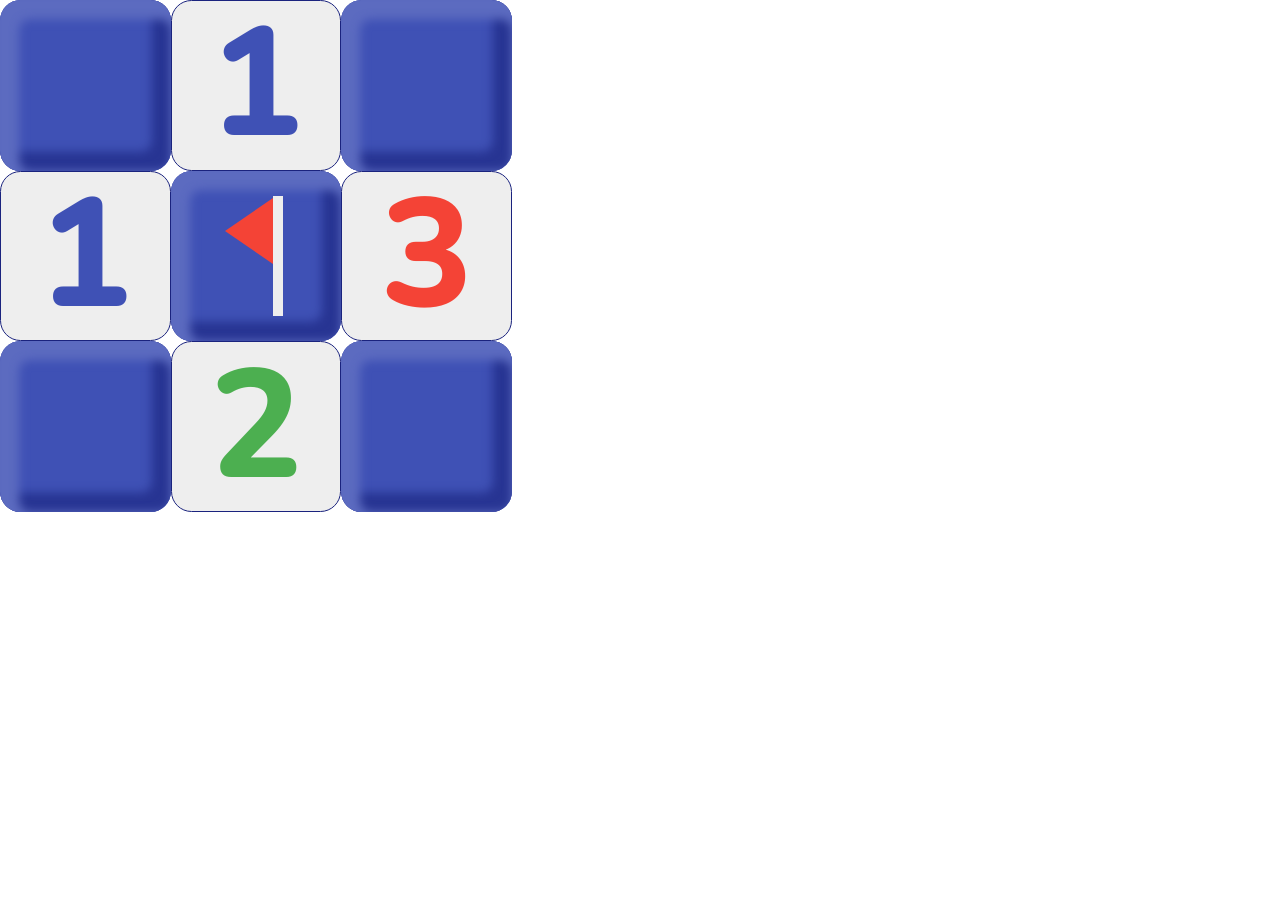
==== icon.html @ f07216e4 "Add a script to generate app icons from icon.html" ====
<!doctype html>
<html lang="en">

<head>
  <meta charset="utf-8">
  <meta name="viewport" content="width=device-width, initial-scale=1.0">
  <title>Minesweeper Icon</title>
  <link href="https://fonts.googleapis.com/css?family=Nunito:800" rel="stylesheet">
  <style>
    :root {
      --canvas-size: 512px;
      --content-ratio: 1;
      --icon-size: calc(var(--canvas-size) * var(--content-ratio));
      --square-size: calc(var(--icon-size) / 3);
      --bevel: calc(var(--icon-size) * 0.01875);
      --flag-border-y: calc(var(--icon-size) * 0.065);
      --flag-border-x: calc(var(--icon-size) * 0.094);
      --main-radius: calc(var(--icon-size) * 0.02);
    }

    * {
      box-sizing: border-box;
    }

    html {
      overflow: hidden;
      -webkit-touch-callout: none;
      -webkit-user-select: none;
      -khtml-user-select: none;
      -moz-user-select: none;
      -ms-user-select: none;
      user-select: none;
    }

    html,
    body {
      width: var(--canvas-size);
      height: var(--canvas-size);
      margin: 0;
      padding: 0;
      background: transparent;
    }

    body {
      font-family: 'Nunito', sans-serif;
      font-size: 1em;
      text-align: center;
      color: #212121;
      display: flex;
      justify-content: center;
      align-items: center;
    }

    main {
      display: flex;
      width: var(--icon-size);
      height: var(--icon-size);
      text-align: center;
      background: transparent;
      border-radius: var(--main-radius);
      overflow: hidden;
    }

    .square-container {
      width: 100%;
      height: 100%;
      font-size: 0;
      line-height: 0;
    }

    .flag-icon:before {
      content: "";
      position: absolute;
      top: 15%;
      right: 34%;
      display: block;
      height: 70%;
      width: 6%;
      background-color: #EEEEEE;
    }

    .square.flag-icon {
      position: relative;
    }

    .flag-icon:after {
      content: "";
      position: absolute;
      top: 16%;
      right: 40%;
      display: block;
      border-style: solid;
      border-width: var(--flag-border-y) var(--flag-border-x) var(--flag-border-y) 0;
      border-color: transparent #f44336 transparent transparent;
    }

    .square {
      justify-content: center;
      align-items: center;
      font-family: 'Nunito', sans-serif;
      font-size: calc(var(--square-size) * 0.9);
      font-weight: 800;
      vertical-align: middle;
      width: 33.333%;
      height: 33.333%;
      display: inline-flex;
      background-color: #3F51B5;
      box-shadow:
        var(--bevel) var(--bevel) var(--bevel) var(--bevel) #5C6BC0 inset,
        calc(var(--bevel) * -1) calc(var(--bevel) * -1) var(--bevel) var(--bevel) #283593 inset;
      border-radius: 12%;
    }

    .square.square--open {
      box-shadow: initial;
      background-color: #EEEEEE;
      border: calc(var(--icon-size) * 0.0015) solid #1A237E;
    }

    .square--open1 {
      color: #3F51B5;
    }

    .square--open2 {
      color: #4CAF50;
    }

    .square--open3 {
      color: #f44336;
    }
  </style>
</head>

<body>
  <main class="flex-item">
    <div class="square-container">
      <div class="square"></div>
      <div class="square square--open square--open1">1</div>
      <div class="square"></div>
      <div class="square square--open square--open1">1</div>
      <div class="square flag-icon"></div>
      <div class="square square--open square--open3">3</div>
      <div class="square"></div>
      <div class="square square--open square--open2">2</div>
      <div class="square"></div>
    </div>
  </main>
  <script>
    (function () {
      var params = new URLSearchParams(window.location.search);
      var size = params.get('size');
      var contentRatio = params.get('contentRatio');

      if (size) {
        document.documentElement.style.setProperty('--canvas-size', size + 'px');
      }
      if (contentRatio) {
        document.documentElement.style.setProperty('--content-ratio', contentRatio);
      }
    })();
  </script>
</body>

</html>
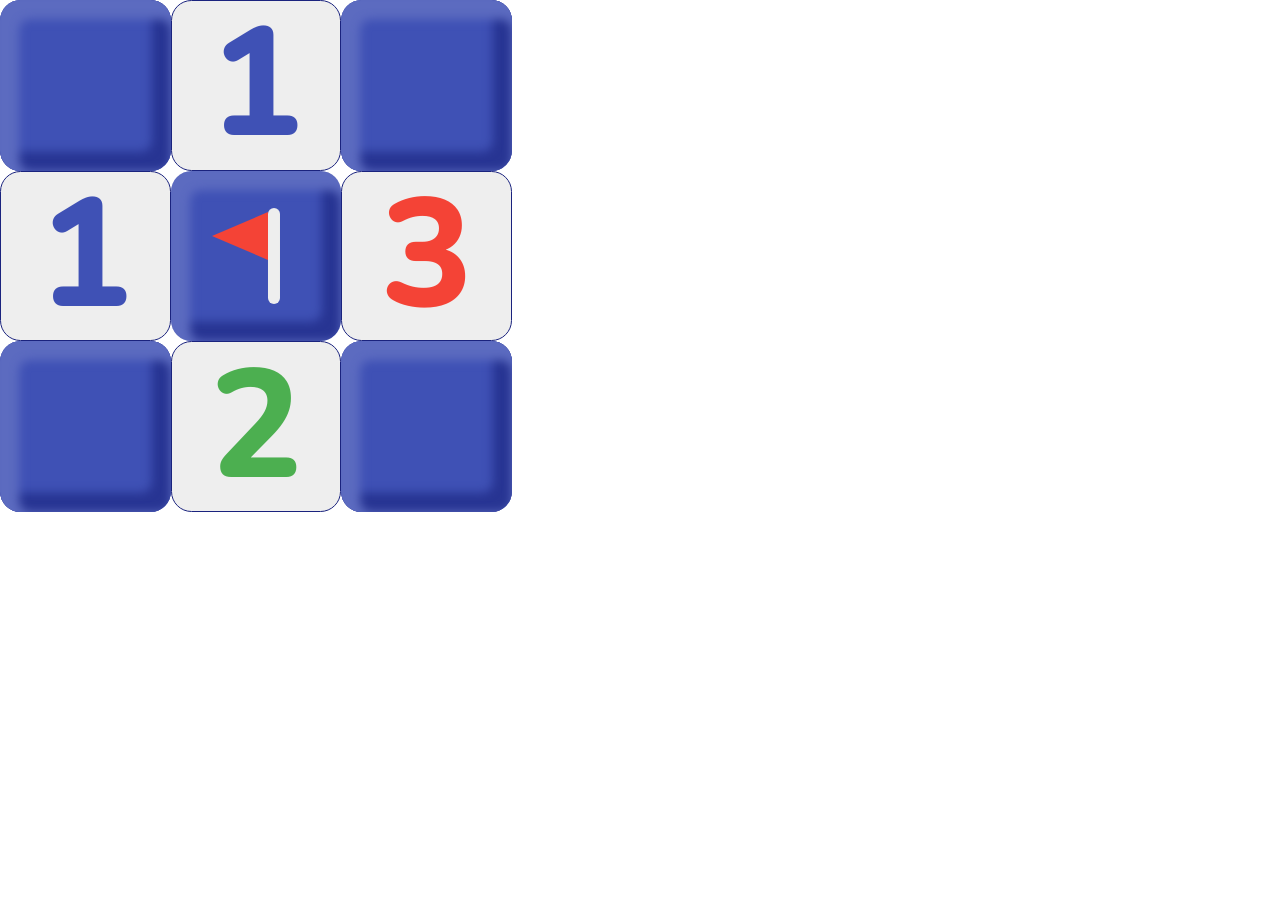
==== commit 7dec5eaa: "Make flags SVG" ====
--- a/icon.html
+++ b/icon.html
@@ -13,8 +13,6 @@
       --icon-size: calc(var(--canvas-size) * var(--content-ratio));
       --square-size: calc(var(--icon-size) / 3);
       --bevel: calc(var(--icon-size) * 0.01875);
-      --flag-border-y: calc(var(--icon-size) * 0.065);
-      --flag-border-x: calc(var(--icon-size) * 0.094);
       --main-radius: calc(var(--icon-size) * 0.02);
     }
 
@@ -68,30 +66,11 @@
       line-height: 0;
     }
 
-    .flag-icon:before {
-      content: "";
-      position: absolute;
-      top: 15%;
-      right: 34%;
-      display: block;
-      height: 70%;
-      width: 6%;
-      background-color: #EEEEEE;
-    }
-
-    .square.flag-icon {
-      position: relative;
-    }
-
-    .flag-icon:after {
-      content: "";
-      position: absolute;
-      top: 16%;
-      right: 40%;
-      display: block;
-      border-style: solid;
-      border-width: var(--flag-border-y) var(--flag-border-x) var(--flag-border-y) 0;
-      border-color: transparent #f44336 transparent transparent;
+    .flag-icon {
+      background-image: url('assets/flag.svg');
+      background-repeat: no-repeat;
+      background-size: 75%;
+      background-position: center;
     }
 
     .square {
